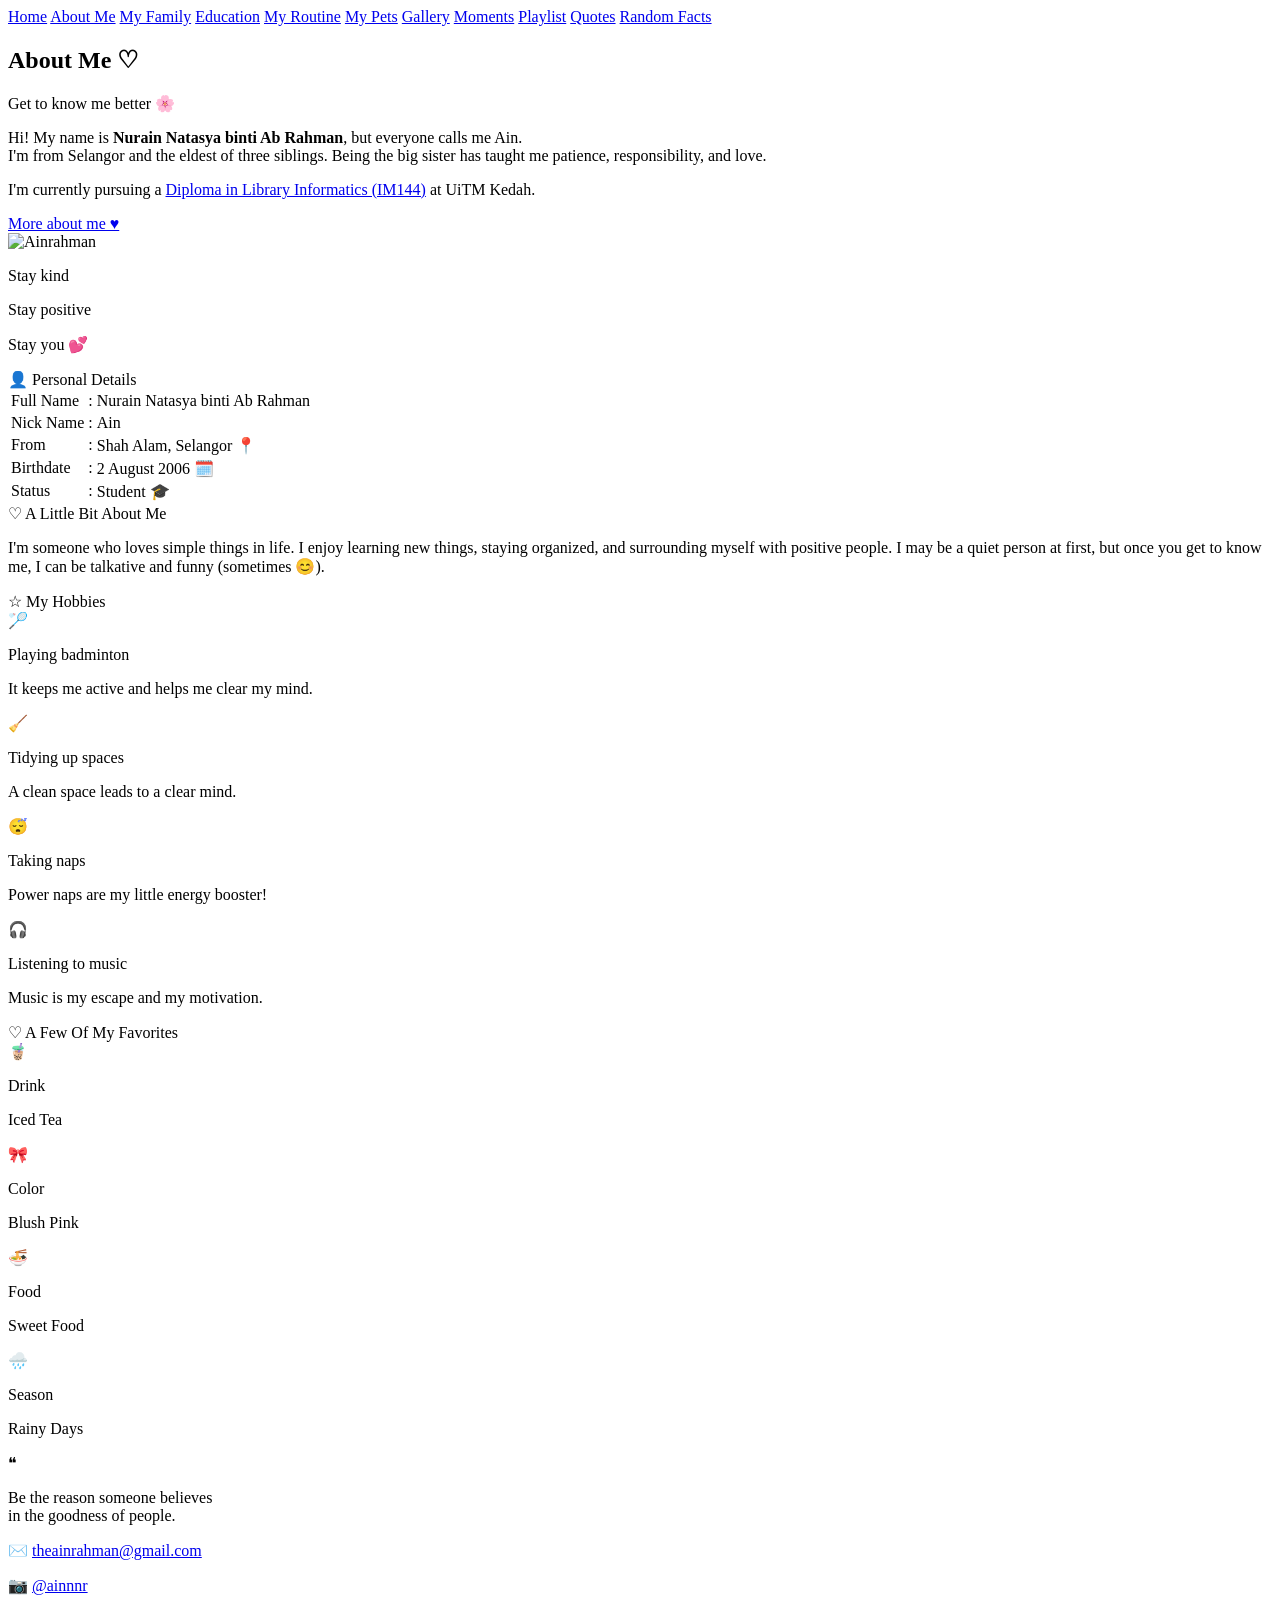
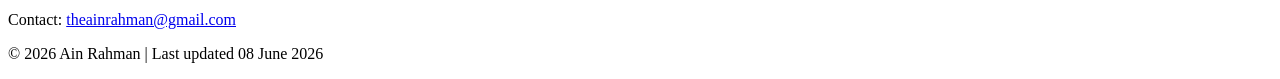
==== aboutme.html @ e16bf3ae "theainrahman" ====
<!DOCTYPE html>
<html>
<head>
  <title>About Me - Ainrahman</title>
  <meta charset="UTF-8">
<meta name="viewport" content="width=device-width, initial-scale=1.0">
<meta name="description" content="Learn more about Ain Rahman — hobbies, personality, and life journey.">
<meta name="keywords" content="Ain Rahman, about me, hobbies, personality, UiTM Kedah">
<meta name="author" content="Ain Rahman">

  <link rel="stylesheet" href="css/style.css">
  <link rel="stylesheet" href="css/aboutme.css">
</head>
<body>

  <!-- Navbar -->
  <div class="navbar">
    <a href="index.html">Home</a>
    <a href="aboutme.html" class="active">About Me</a>
    <a href="family.html">My Family</a>
    <a href="education.html">Education</a>
    <a href="myroutine.html">My Routine</a>
    <a href="mypets.html">My Pets</a>
    <a href="gallery.html">Gallery</a>
    <a href="moments.html">Moments</a>
    <a href="playlist.html">Playlist</a>
    <a href="quotes.html">Quotes</a>
    <a href="randomfacts.html">Random Facts</a>
  </div>

  <!-- HERO SECTION -->
  <section class="am-hero">
    <div class="am-hero-left">
      <h1 class="am-title">About Me <span>♡</span></h1>
      <p class="am-subtitle">Get to know me better 🌸</p>
      <p class="am-intro">Hi! My name is <strong>Nurain Natasya binti Ab Rahman</strong>, but everyone calls me Ain.<br>
      I'm from Selangor and the eldest of three siblings. Being the big sister has taught me patience, responsibility, and love.</p>
      <p class="am-intro">I'm currently pursuing a <a class="am-highlight" href="education.html">Diploma in Library Informatics (IM144)</a> at UiTM Kedah.</p>
      <a href="#details" class="am-btn">More about me ♥</a>
    </div>
    <div class="am-hero-right">
      <div class="am-polaroid">
        <img src="images/aboutme.png" alt="Ainrahman">
        <div class="am-sticky">
          <p>Stay kind</p>
          <p>Stay positive</p>
          <p>Stay you 💕</p>
        </div>
      </div>
    </div>
  </section>

  <!-- DETAILS SECTION -->
  <section class="am-details" id="details">
    <div class="am-card">
      <div class="am-card-title"><span>👤</span> Personal Details</div>
      <table class="am-table">
        <tr><td>Full Name</td><td>:</td><td>Nurain Natasya binti Ab Rahman</td></tr>
        <tr><td>Nick Name</td><td>:</td><td>Ain</td></tr>
        <tr><td>From</td><td>:</td><td>Shah Alam, Selangor 📍</td></tr>
        <tr><td>Birthdate</td><td>:</td><td>2 August 2006 🗓️</td></tr>
        <tr><td>Status</td><td>:</td><td>Student 🎓</td></tr>
      </table>
    </div>
    <div class="am-card am-card-pink">
      <div class="am-card-title"><span>♡</span> A Little Bit About Me</div>
      <p>I'm someone who loves simple things in life. I enjoy learning new things, staying organized, and surrounding myself with positive people. I may be a quiet person at first, but once you get to know me, I can be talkative and funny (sometimes 😊).</p>
    </div>
  </section>

  <!-- HOBBIES & FAVORITES -->
  <section class="am-details">
    <div class="am-card" id="hobbies">
      <div class="am-card-title"><span>☆</span> My Hobbies</div>
      <div class="am-hobbies-grid">
        <div class="am-hobby">
          <div class="am-hobby-icon">🏸</div>
          <div>
            <p class="am-hobby-name">Playing badminton</p>
            <p class="am-hobby-desc">It keeps me active and helps me clear my mind.</p>
          </div>
        </div>
        <div class="am-hobby">
          <div class="am-hobby-icon">🧹</div>
          <div>
            <p class="am-hobby-name">Tidying up spaces</p>
            <p class="am-hobby-desc">A clean space leads to a clear mind.</p>
          </div>
        </div>
        <div class="am-hobby">
          <div class="am-hobby-icon">😴</div>
          <div>
            <p class="am-hobby-name">Taking naps</p>
            <p class="am-hobby-desc">Power naps are my little energy booster!</p>
          </div>
        </div>
        <div class="am-hobby">
          <div class="am-hobby-icon">🎧</div>
          <div>
            <p class="am-hobby-name">Listening to music</p>
            <p class="am-hobby-desc">Music is my escape and my motivation.</p>
          </div>
        </div>
      </div>
    </div>
    <div class="am-card am-card-pink">
      <div class="am-card-title"><span>♡</span> A Few Of My Favorites</div>
      <div class="am-favs-grid">
        <div class="am-fav">
          <span class="am-fav-icon">🧋</span>
          <div><p class="am-fav-label">Drink</p><p class="am-fav-val">Iced Tea</p></div>
        </div>
        <div class="am-fav">
          <span class="am-fav-icon">🎀</span>
          <div><p class="am-fav-label">Color</p><p class="am-fav-val">Blush Pink</p></div>
        </div>
        <div class="am-fav">
          <span class="am-fav-icon">🍜</span>
          <div><p class="am-fav-label">Food</p><p class="am-fav-val">Sweet Food</p></div>
        </div>
        <div class="am-fav">
          <span class="am-fav-icon">🌧️</span>
          <div><p class="am-fav-label">Season</p><p class="am-fav-val">Rainy Days</p></div>
        </div>
      </div>
    </div>
  </section>

  <!-- CONTACT SECTION -->
  <section class="am-quote-section" id="contact">
    <div class="am-quote-text">
      <span class="am-quote-mark">❝</span>
      <p>Be the reason someone believes<br>in the goodness of people.</p>
    </div>
    <div class="am-contact-links">
      <p>✉️ <a href="mailto:theainrahman@gmail.com">theainrahman@gmail.com</a></p>
      <p>📷 <a href="https://instagram.com/ainnnr" target="_blank">@ainnnr</a></p>
    </div>
  </section>

  <script src="js/music.js"></script>
  <script src="js/cursor.js"></script>
  <script>
    const colors = ['#ffb3d9','#ffd6ec','#ff85c0','#fff0f6','#ffcce7','#f9a8d4'];
    const shapes = ['✦','✧','⋆','✿','·','★','❀'];
    document.addEventListener('mousemove', (e) => {
      if (Math.random() > 0.4) return;
      const spark = document.createElement('span');
      spark.className = 'cursor-spark';
      spark.textContent = shapes[Math.floor(Math.random() * shapes.length)];
      spark.style.cssText = `left:${e.clientX}px;top:${e.clientY}px;color:${colors[Math.floor(Math.random() * colors.length)]};font-size:${10 + Math.random() * 14}px;`;
      document.body.appendChild(spark);
      setTimeout(() => spark.remove(), 900);
    });
  </script>

<!-- Footer -->
<footer>
  <p>Contact: <a href="mailto:theainrahman@gmail.com">theainrahman@gmail.com</a></p>
  <p>© 2026 Ain Rahman | Last updated 08 June 2026</p>
</footer>

</body>
</html>
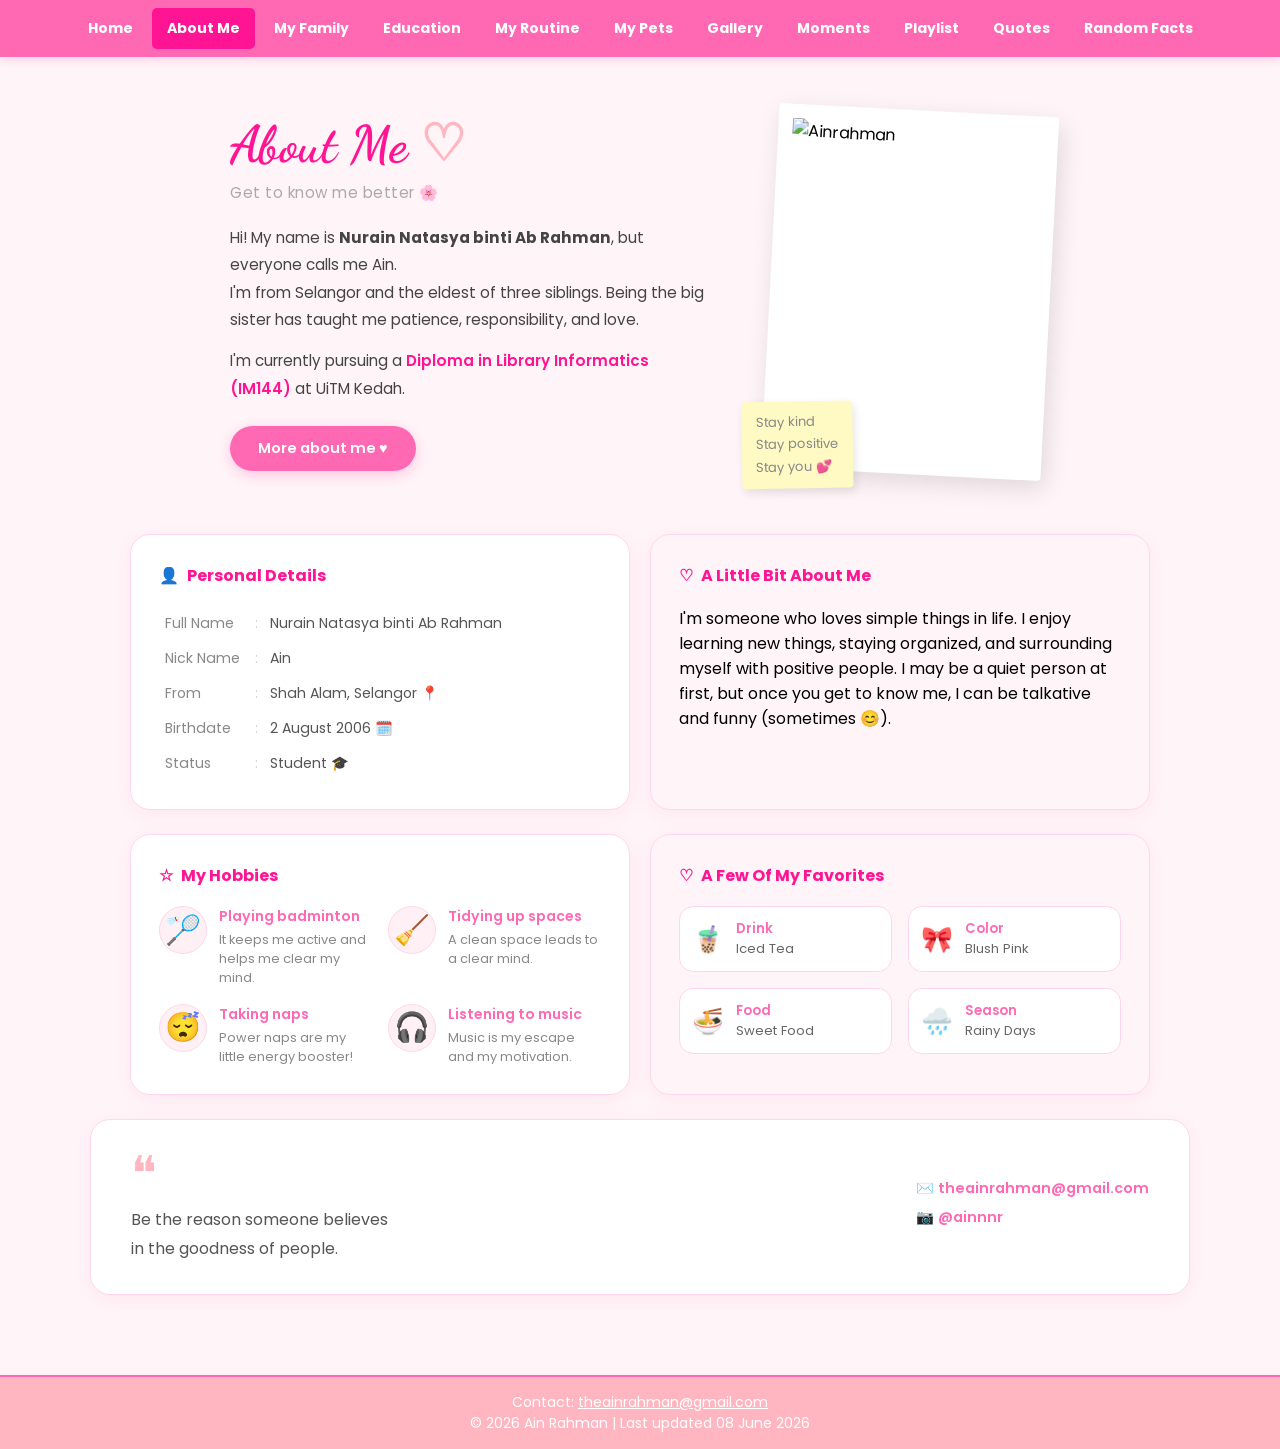
==== commit 16b84793: "Update aboutme.html" ====
--- a/aboutme.html
+++ b/aboutme.html
@@ -40,7 +40,7 @@
     </div>
     <div class="am-hero-right">
       <div class="am-polaroid">
-        <img src="images/aboutme.png" alt="Ainrahman">
+        <img src="aboutme.png" alt="Ainrahman">
         <div class="am-sticky">
           <p>Stay kind</p>
           <p>Stay positive</p>
@@ -161,4 +161,4 @@
 </footer>
 
 </body>
-</html>+</html>
--- a/css/style.css
+++ b/css/style.css
@@ -0,0 +1,634 @@
+
+/* Navigation bar */
+.navbar {
+  background-color: #ffb6c1;
+  overflow: hidden;
+  text-align: center;
+  position: fixed;
+  top: 0;
+  width: 100%;
+  z-index: 1000;
+}
+
+.navbar a {
+  display: inline-block;
+  color: white;
+  padding: 12px 18px;
+  text-decoration: none;
+  font-weight: bold;
+  transition: 0.3s;
+}
+
+.navbar a:hover {
+  background-color: #ff69b4;
+  color: #fff;
+  border-radius: 5px;
+}
+
+/* Preloader */
+#preloader {
+  position: fixed;
+  top: 0; left: 0;
+  width: 100%; height: 100%;
+  background: #ffe4ec; /* soft pink background */
+  display: flex;
+  flex-direction: column;
+  justify-content: center;
+  align-items: center;
+  z-index: 9999;
+}
+
+#preloader .logo {
+  width: 300px;
+  margin-bottom: 150px;
+  animation: fadeLogo 2s infinite alternate;
+}
+
+.bubbles {
+  display: flex;
+  gap: 10px;
+}
+
+.bubbles span {
+  width: 15px; height: 15px;
+  background: #ff69b4;
+  border-radius: 50%;
+  animation: bubbleMove 1.5s infinite ease-in-out;
+}
+
+.bubbles span:nth-child(2) { animation-delay: 0.2s; }
+.bubbles span:nth-child(3) { animation-delay: 0.4s; }
+.bubbles span:nth-child(4) { animation-delay: 0.6s; }
+.bubbles span:nth-child(5) { animation-delay: 0.8s; }
+
+@keyframes bubbleMove {
+  0% { transform: translateY(0); opacity: 0.6; }
+  50% { transform: translateY(-15px); opacity: 1; }
+  100% { transform: translateY(0); opacity: 0.6; }
+}
+
+@keyframes fadeLogo {
+  from { opacity: 0.6; transform: scale(0.95); }
+  to { opacity: 1; transform: scale(1.05); }
+}
+
+
+body {
+  margin: 0;
+  font-family: 'Poppins', sans-serif;
+  background-image: url("../images/homebackground.png");
+  background-size: cover;
+  background-position: center;
+  background-attachment: fixed;
+}
+
+.title {
+  text-align: center;
+  font-size: 45px;
+  color: #ff69b4;
+  font-weight: 700;
+  margin-top: 120px; 
+  text-shadow: 2px 2px 5px rgba(255, 182, 193, 0.8);
+  animation: moveText 3s infinite alternate;
+}
+}
+
+@keyframes moveText {
+  from { letter-spacing: 2px; color: #ff69b4; }
+  to { letter-spacing: 8px; color: #ff1493; }
+}
+
+.banner {
+  display: block;
+  margin: 40px auto;
+  width: 100%;        
+  max-height: 300px;  
+  object-fit: cover;  
+  border-radius: 0;   
+  box-shadow: 0 0 25px rgba(255,105,180,0.6);
+}
+
+.intro {
+  text-align: center;
+  margin: 40px auto;
+  font-size: 20px;
+  color: #ff69b4;
+  font-weight: bold;
+  overflow: hidden; 
+}
+
+.intro p {
+  display: inline-block;
+  white-space: nowrap;
+  animation: slideText 15s linear infinite;
+}
+
+/* animation */
+@keyframes slideText {
+  0% { transform: translateX(-100%); }
+  100% { transform: translateX(100%); }
+}
+
+/* Quick Links / Highlights */
+.highlights {
+  display: flex;
+  justify-content: center;
+  gap: 20px;
+  margin: 40px auto;
+}
+
+.card {
+  background-color: #ffe4ec;
+  padding: 20px;
+  border-radius: 12px;
+  box-shadow: 0 0 10px rgba(255,105,180,0.4);
+  transition: transform 0.3s, background-color 0.3s;
+}
+
+.card a {
+  text-decoration: none;
+  color: #ff1493;
+  font-weight: bold;
+  font-size: 16px;
+}
+
+.card:hover {
+  transform: scale(1.05);
+  background-color: #ffb6c1;
+}
+
+/* Footer */
+footer {
+  background-color: #ffb6c1;
+  color: white;
+  text-align: center;
+  padding: 15px;
+  margin-top: 40px;
+  font-size: 14px;
+  border-top: 2px solid #ff69b4;
+}
+
+footer a {
+  color: #fff;
+  text-decoration: underline;
+}
+
+.family-body {
+  background-image: url("../images/familybackground.png");
+  background-size: cover;
+  background-position: center;
+  background-attachment: fixed;
+}
+
+.family-title {
+  text-align: center;
+  color: #ff1493;
+  font-size: 40px;
+  margin-top: 100px;
+  text-shadow: 2px 2px 8px rgba(255,105,180,0.5);
+  animation: fadeInSmooth 1.5s ease-in-out forwards;
+}
+
+.family-story {
+  max-width: 800px;
+  margin: 30px auto;
+  background: rgba(255, 182, 193, 0.25);
+  padding: 25px;
+  border-radius: 15px;
+  box-shadow: 0 0 15px rgba(255,105,180,0.3);
+  font-size: 18px;
+  color: #444;
+  line-height: 1.8;
+  text-align: center;
+  animation: fadeInSmooth 1.5s ease-in-out forwards;
+}
+
+.family-gallery {
+  max-width: 900px;
+  margin: 40px auto;
+}
+
+.family-grid {
+  display: grid;
+  grid-template-columns: repeat(2, 1fr);
+  gap: 20px;
+}
+
+.family-img {
+  width: 100%;
+  border-radius: 15px;
+  box-shadow: 0 0 15px rgba(255,105,180,0.4);
+  transition: transform 0.4s, box-shadow 0.4s;
+  opacity: 0;
+  animation: fadeInSmooth 1.5s ease-in-out forwards;
+  cursor: pointer;
+}
+
+.family-img:hover {
+  transform: scale(1.05);
+  box-shadow: 0 0 25px rgba(255,105,180,0.6);
+}
+
+.modal {
+  display: none;
+  position: fixed;
+  z-index: 2000;
+  left: 0; top: 0;
+  width: 100%; height: 100%;
+  background-color: rgba(0,0,0,0.8);
+  overflow-y: auto; 
+  padding-top: 60px;
+
+}
+
+/* Modal image */
+.modal-content {
+  margin: auto;
+  display: block;
+  max-width: 90%;
+  max-height: 80vh;
+  border-radius: 15px;
+  box-shadow: 0 0 25px rgba(255,105,180,0.7);
+  animation: zoomIn 0.5s ease;
+}
+
+/* Caption */
+#caption {
+  margin: 15px auto;
+  text-align: center;
+  color: #fff;
+  font-size: 18px;
+  font-style: italic;
+  text-shadow: 0 0 8px rgba(255,105,180,0.7);
+  max-width: 80%;
+}
+
+/* Close button */
+.close {
+  position: absolute;
+  top: 20px; right: 35px;
+  color: #fff;
+  font-size: 40px;
+  font-weight: bold;
+  cursor: pointer;
+}
+
+/* Animations */
+@keyframes fadeInSmooth {
+  from { opacity: 0; transform: scale(0.95); }
+  to { opacity: 1; transform: scale(1); }
+}
+
+@keyframes zoomIn {
+  from { transform: scale(0.7); opacity: 0; }
+  to { transform: scale(1); opacity: 1; }
+}
+
+.routine-body {
+  background-color: #ffeef8;
+  background-image: url("../images/routinebackground.png");
+  background-size: cover;
+  background-position: center;
+  background-attachment: fixed;
+}
+
+.routine-title {
+  text-align: center;
+  color: #ff1493;
+  font-size: 45px;
+  margin-top: 100px;
+  text-shadow: 2px 2px 8px rgba(255,105,180,0.5);
+  animation: fadeInSmooth 1.5s ease-in-out forwards;
+}
+
+.routine-section {
+  max-width: 800px;
+  margin: 40px auto;
+}
+
+.routine-table {
+  width: 100%;
+  border-collapse: collapse;
+  background: rgba(255, 182, 193, 0.25);
+  box-shadow: 0 0 15px rgba(255,105,180,0.3);
+  border-radius: 15px;
+  overflow: hidden;
+}
+
+.routine-table th {
+  background-color: #ffb6c1;
+  color: white;
+  font-size: 18px;
+  padding: 12px;
+}
+
+.routine-table td {
+  padding: 12px;
+  text-align: center;
+  color: #444;
+  font-size: 17px;
+  border-top: 1px solid #ff69b4;
+}
+
+.routine-table tr:hover {
+  background-color: rgba(255,182,193,0.4);
+  transition: 0.3s;
+}
+
+@keyframes fadeInSmooth {
+  from { opacity: 0; transform: scale(0.95); }
+  to { opacity: 1; transform: scale(1); }
+}
+
+/* Navbar */
+.navbar {
+  background-color: #ff69b4;
+  overflow: hidden;
+  text-align: center;
+  padding: 10px 0;
+}
+
+.navbar a {
+  color: white;
+  text-decoration: none;
+  padding: 14px 20px;
+  font-family: 'Poppins', sans-serif;
+  font-weight: bold;
+  transition: background-color 0.3s;
+}
+
+.navbar a:hover {
+  background-color: #ff1493;
+  border-radius: 5px;
+}
+
+/* General My Pet Page */
+.mypet {
+  text-align: center;
+  padding: 40px;
+}
+
+.mypets h2 {
+  color: #ff69b4;
+  font-family: 'Poppins', sans-serif;
+  margin-bottom: 30px;
+  font-size: 28px;
+  text-shadow: 1px 1px 3px rgba(255,105,180,0.4);
+}
+
+/* Section styling */
+.pet-section {
+  margin-bottom: 50px;
+  padding: 20px;
+  border-radius: 15px;
+}
+
+.pet-section h3 {
+  margin-bottom: 20px;
+  font-size: 22px;
+  font-weight: bold;
+  font-family: 'Poppins', sans-serif;
+}
+
+/* Cats section - pastel pink */
+.cats {
+  background-color: #ffe4ec;
+  box-shadow: 0 0 15px rgba(255,105,180,0.3);
+}
+
+/* Turtles section - pastel green */
+.turtles {
+  background-color: #e0ffe4;
+  box-shadow: 0 0 15px rgba(0,200,100,0.3);
+}
+
+/* Gallery layout */
+.pet-gallery {
+  display: flex;
+  flex-wrap: wrap;
+  justify-content: center;
+  gap: 20px;
+}
+
+.pet-gallery figure {
+  display: flex;
+  flex-direction: column;
+  align-items: center;
+  gap: 8px;
+}
+
+.pet-gallery img, .pet-gallery video {
+  width: 250px;
+  height: 250px;
+  object-fit: cover;
+  border-radius: 15px;
+  box-shadow: 0 0 10px rgba(0,0,0,0.2);
+  transition: transform 0.3s, box-shadow 0.3s;
+}
+
+.pet-gallery img:hover, .pet-gallery video:hover {
+  transform: scale(1.05);
+  box-shadow: 0 0 15px rgba(255,105,180,0.5);
+}
+
+.pet-gallery figcaption {
+  font-size: 14px;
+  color: #555;
+  font-family: 'Poppins', sans-serif;
+  background-color: rgba(255,255,255,0.7);
+  padding: 5px 10px;
+  border-radius: 10px;
+  box-shadow: 0 0 5px rgba(0,0,0,0.1);
+}
+
+/* Video section - separate box */
+.video-box {
+  background-color: #fffbe4; /* pastel yellow */
+  box-shadow: 0 0 15px rgba(200,200,0,0.3);
+  margin: 50px auto;
+  padding: 30px;
+  border-radius: 15px;
+  width: 80%;
+}
+
+.video-box h3 {
+  color: #ff69b4;
+  font-family: 'Poppins', sans-serif;
+  margin-bottom: 20px;
+}
+
+.video-container {
+  display: flex;
+  flex-direction: column;
+  align-items: center;
+  gap: 12px;
+}
+
+.video-container video {
+  width: 650px; /* bigger video */
+  max-width: 100%;
+  border-radius: 15px;
+  box-shadow: 0 0 15px rgba(0,0,0,0.3);
+  transition: transform 0.3s;
+}
+
+
+.video-container video:hover {
+  transform: scale(1.05);
+}
+
+.video-caption {
+  font-size: 16px;
+  font-family: 'Poppins', sans-serif;
+  color: #444;
+  background-color: rgba(255,255,255,0.8);
+  padding: 6px 12px;
+  border-radius: 10px;
+  box-shadow: 0 0 5px rgba(0,0,0,0.1);
+}
+
+/* Navbar */
+.navbar {
+  background-color: #ff69b4;
+  overflow: hidden;
+  text-align: center;
+  padding: 10px 0;
+}
+
+.navbar a {
+  color: white;
+  text-decoration: none;
+  padding: 14px 20px;
+  font-family: 'Poppins', sans-serif;
+  font-weight: bold;
+  transition: background-color 0.3s;
+}
+
+.navbar a:hover {
+  background-color: #ff1493;
+  border-radius: 5px;
+}
+
+/* Gallery Section */
+.gallery {
+  text-align: center;
+  padding: 40px;
+  background-color: #ffeef8; /* pastel pink */
+  border-radius: 20px;
+  box-shadow: 0 0 20px rgba(255,105,180,0.3);
+  margin: 40px auto;
+  width: 85%;
+  animation: fadeInUp 1s ease-out; /* fade-in animation */
+}
+
+.gallery h2 {
+  color: #ff69b4;
+  font-family: 'Poppins', sans-serif;
+  font-size: 30px;
+  margin-bottom: 30px;
+  text-shadow: 1px 1px 3px rgba(255,105,180,0.4);
+}
+
+/* Masonry-style grid */
+.gallery-grid {
+  column-count: 3;
+  column-gap: 20px;
+}
+
+.gallery-grid figure {
+  position: relative;
+  margin: 0 0 20px;
+  break-inside: avoid;
+  opacity: 0; /* start hidden */
+  animation: fadeInUp 0.8s ease-out forwards;
+}
+
+/* Staggered animation delays */
+.gallery-grid figure:nth-child(1) { animation-delay: 0.1s; }
+.gallery-grid figure:nth-child(2) { animation-delay: 0.2s; }
+.gallery-grid figure:nth-child(3) { animation-delay: 0.3s; }
+.gallery-grid figure:nth-child(4) { animation-delay: 0.4s; }
+.gallery-grid figure:nth-child(5) { animation-delay: 0.5s; }
+.gallery-grid figure:nth-child(6) { animation-delay: 0.6s; }
+.gallery-grid figure:nth-child(7) { animation-delay: 0.7s; }
+.gallery-grid figure:nth-child(8) { animation-delay: 0.8s; }
+.gallery-grid figure:nth-child(9) { animation-delay: 0.9s; }
+.gallery-grid figure:nth-child(10) { animation-delay: 1s; }
+/* continue delays if more photos */
+
+/* Image styling */
+.gallery-grid img {
+  width: 100%;
+  border-radius: 15px;
+  box-shadow: 0 0 10px rgba(0,0,0,0.2);
+  transition: transform 0.3s, box-shadow 0.3s;
+  display: block;
+}
+
+.gallery-grid img:hover {
+  transform: scale(1.05);
+  box-shadow: 0 0 20px rgba(255,105,180,0.5);
+}
+
+/* Hover captions */
+.gallery-grid figcaption {
+  position: absolute;
+  bottom: 15px;
+  left: 15px;
+  right: 15px;
+  background: rgba(255,255,255,0.8);
+  color: #444;
+  font-family: 'Poppins', sans-serif;
+  font-size: 14px;
+  padding: 6px 10px;
+  border-radius: 10px;
+  opacity: 0;
+  transition: opacity 0.3s, transform 0.3s;
+  text-align: center;
+  transform: translateY(10px);
+}
+
+/* Slide-up effect on hover */
+.gallery-grid figure:hover figcaption {
+  opacity: 1;
+  transform: translateY(0);
+}
+
+/* Fade-in animation keyframes */
+@keyframes fadeInUp {
+  from {
+    opacity: 0;
+    transform: translateY(30px);
+  }
+  to {
+    opacity: 1;
+    transform: translateY(0);
+  }
+}
+
+/* Responsive layout */
+@media (max-width: 900px) {
+  .gallery-grid {
+    column-count: 2;
+  }
+}
+
+@media (max-width: 600px) {
+  .gallery-grid {
+    column-count: 1;
+ }
+} 
+
+/* ── Sparkling Cursor ── */
+.cursor-spark {
+  position: fixed;
+  pointer-events: none;
+  z-index: 9999;
+  animation: sparkFade 0.9s ease forwards;
+  user-select: none;
+}
+
+@keyframes sparkFade {
+  0%   { opacity: 1; transform: translate(-50%, -50%) scale(1); }
+  100% { opacity: 0; transform: translate(-50%, -50%) scale(0) translateY(-20px); }
+}
--- a/css/aboutme.css
+++ b/css/aboutme.css
@@ -0,0 +1,372 @@
+
+
+@import url('https://fonts.googleapis.com/css2?family=Poppins:wght@400;600;700&family=Dancing+Script:wght@700&display=swap');
+
+* { box-sizing: border-box; margin: 0; padding: 0; }
+
+body {
+  font-family: 'Poppins', sans-serif;
+  background: #fff5f8;
+  min-height: 100vh;
+}
+
+/* ── Navbar ── */
+.navbar {
+  background-color: #ff69b4;
+  overflow: visible;
+  text-align: center;
+  position: fixed;
+  top: 0;
+  width: 100%;
+  z-index: 1000;
+  box-shadow: 0 2px 10px rgba(255,105,180,0.3);
+  padding: 8px 0;
+}
+
+.navbar a {
+  display: inline-block;
+  color: white;
+  padding: 10px 15px;
+  text-decoration: none;
+  font-weight: bold;
+  font-size: 0.88rem;
+  transition: 0.3s;
+}
+
+.navbar a:hover, .navbar a.active {
+  background-color: #ff1493;
+  border-radius: 5px;
+}
+
+/* ── HERO ── */
+.am-hero {
+  display: flex;
+  align-items: center;
+  justify-content: center;
+  gap: 60px;
+  max-width: 1100px;
+  margin: 0 auto;
+  padding: 110px 40px 60px;
+}
+
+.am-hero-left {
+  flex: 1;
+  max-width: 480px;
+}
+
+.am-title {
+  font-family: 'Dancing Script', cursive;
+  font-size: 3.2rem;
+  color: #ff1493;
+  margin-bottom: 6px;
+}
+
+.am-title span { color: #ffb6c1; }
+
+.am-subtitle {
+  color: #aaa;
+  font-size: 0.95rem;
+  margin-bottom: 20px;
+  letter-spacing: 0.5px;
+}
+
+.am-intro {
+  color: #444;
+  font-size: 0.95rem;
+  line-height: 1.8;
+  margin-bottom: 14px;
+}
+
+.am-highlight {
+  color: #ff1493;
+  font-weight: 600;
+  text-decoration: none;
+}
+
+.am-highlight:hover { text-decoration: underline; }
+
+.am-btn {
+  display: inline-block;
+  margin-top: 10px;
+  background: #ff69b4;
+  color: white;
+  padding: 12px 28px;
+  border-radius: 30px;
+  text-decoration: none;
+  font-weight: 600;
+  font-size: 0.9rem;
+  transition: background 0.3s, transform 0.2s;
+  box-shadow: 0 4px 14px rgba(255,105,180,0.35);
+}
+
+.am-btn:hover {
+  background: #ff1493;
+  transform: scale(1.04);
+}
+
+/* Polaroid */
+.am-hero-right {
+  flex-shrink: 0;
+  position: relative;
+}
+
+.am-polaroid {
+  background: white;
+  padding: 14px 14px 50px;
+  border-radius: 4px;
+  box-shadow: 4px 8px 24px rgba(0,0,0,0.12);
+  transform: rotate(3deg);
+  transition: transform 0.3s;
+  position: relative;
+  width: 280px;
+}
+
+.am-polaroid:hover { transform: rotate(0deg) scale(1.02); }
+
+.am-polaroid img {
+  width: 100%;
+  height: 300px;
+  object-fit: cover;
+  border-radius: 2px;
+  display: block;
+}
+
+.am-sticky {
+  position: absolute;
+  bottom: -20px;
+  left: -20px;
+  background: #fff9c4;
+  padding: 10px 14px;
+  border-radius: 4px;
+  box-shadow: 2px 4px 10px rgba(0,0,0,0.1);
+  font-size: 0.82rem;
+  color: #888;
+  line-height: 1.7;
+  transform: rotate(-4deg);
+}
+
+/* ── DETAILS GRID ── */
+.am-details {
+  display: grid;
+  grid-template-columns: 1fr 1fr;
+  gap: 20px;
+  max-width: 1100px;
+  margin: 0 auto 24px;
+  padding: 0 40px;
+}
+
+.am-card {
+  background: white;
+  border-radius: 20px;
+  padding: 28px;
+  box-shadow: 0 4px 20px rgba(255,105,180,0.1);
+  border: 1.5px solid #ffd6ec;
+  animation: fadeUp 0.6s ease forwards;
+  opacity: 0;
+}
+
+.am-card:nth-child(1) { animation-delay: 0.1s; }
+.am-card:nth-child(2) { animation-delay: 0.25s; }
+
+@keyframes fadeUp {
+  from { opacity: 0; transform: translateY(20px); }
+  to   { opacity: 1; transform: translateY(0); }
+}
+
+.am-card-pink {
+  background: #fff5f8;
+}
+
+.am-card-title {
+  color: #ff1493;
+  font-weight: 700;
+  font-size: 1rem;
+  margin-bottom: 18px;
+  display: flex;
+  align-items: center;
+  gap: 8px;
+}
+
+/* Table */
+.am-table {
+  width: 100%;
+  border-collapse: collapse;
+  font-size: 0.88rem;
+  color: #555;
+}
+
+.am-table td {
+  padding: 7px 6px;
+  vertical-align: top;
+}
+
+.am-table td:first-child {
+  color: #888;
+  white-space: nowrap;
+  width: 90px;
+}
+
+.am-table td:nth-child(2) {
+  color: #ccc;
+  width: 14px;
+}
+
+/* Hobbies grid */
+.am-hobbies-grid {
+  display: grid;
+  grid-template-columns: 1fr 1fr;
+  gap: 16px;
+}
+
+.am-hobby {
+  display: flex;
+  align-items: flex-start;
+  gap: 12px;
+}
+
+.am-hobby-icon {
+  font-size: 1.8rem;
+  background: #fff0f6;
+  border-radius: 50%;
+  width: 48px;
+  height: 48px;
+  display: flex;
+  align-items: center;
+  justify-content: center;
+  flex-shrink: 0;
+  border: 1.5px solid #ffd6ec;
+}
+
+.am-hobby-name {
+  color: #ff69b4;
+  font-weight: 600;
+  font-size: 0.88rem;
+  margin-bottom: 3px;
+}
+
+.am-hobby-desc {
+  color: #888;
+  font-size: 0.8rem;
+  line-height: 1.5;
+}
+
+/* Favorites grid */
+.am-favs-grid {
+  display: grid;
+  grid-template-columns: 1fr 1fr;
+  gap: 16px;
+}
+
+.am-fav {
+  display: flex;
+  align-items: center;
+  gap: 12px;
+  background: white;
+  border-radius: 14px;
+  padding: 12px;
+  border: 1.5px solid #ffd6ec;
+}
+
+.am-fav-icon {
+  font-size: 1.6rem;
+  flex-shrink: 0;
+}
+
+.am-fav-label {
+  color: #ff69b4;
+  font-weight: 600;
+  font-size: 0.82rem;
+}
+
+.am-fav-val {
+  color: #666;
+  font-size: 0.82rem;
+}
+
+/* ── QUOTE + CONTACT ── */
+.am-quote-section {
+  max-width: 1100px;
+  margin: 0 auto 80px;
+  padding: 30px 40px;
+  display: flex;
+  align-items: center;
+  justify-content: space-between;
+  gap: 40px;
+  background: white;
+  border-radius: 20px;
+  box-shadow: 0 4px 20px rgba(255,105,180,0.1);
+  border: 1.5px solid #ffd6ec;
+}
+
+.am-quote-mark {
+  font-size: 3rem;
+  color: #ffb6c1;
+  display: block;
+  line-height: 1;
+  margin-bottom: 8px;
+}
+
+.am-quote-text p {
+  color: #555;
+  font-size: 1rem;
+  line-height: 1.8;
+}
+
+.am-contact-links p {
+  color: #666;
+  font-size: 0.9rem;
+  margin-bottom: 8px;
+}
+
+.am-contact-links a {
+  color: #ff69b4;
+  font-weight: 600;
+  text-decoration: none;
+}
+
+.am-contact-links a:hover { text-decoration: underline; }
+
+/* ── Cursor Spark ── */
+.cursor-spark {
+  position: fixed;
+  pointer-events: none;
+  z-index: 9999;
+  animation: sparkFade 0.9s ease forwards;
+  user-select: none;
+}
+
+@keyframes sparkFade {
+  0%   { opacity: 1; transform: translate(-50%, -50%) scale(1); }
+  100% { opacity: 0; transform: translate(-50%, -50%) scale(0) translateY(-20px); }
+}
+
+/* ── Responsive ── */
+@media (max-width: 900px) {
+  .am-hero { flex-direction: column; padding-top: 100px; gap: 30px; }
+  .am-details { grid-template-columns: 1fr; }
+  .am-quote-section { flex-direction: column; text-align: center; }
+}
+
+@media (max-width: 600px) {
+  .am-title { font-size: 2.4rem; }
+  .am-hobbies-grid, .am-favs-grid { grid-template-columns: 1fr; }
+  .am-polaroid { width: 220px; }
+  .am-polaroid img { height: 220px; }
+}
+
+/* Footer */
+footer {
+  background-color: #ffb6c1;
+  color: white;
+  text-align: center;
+  padding: 15px;
+  margin-top: 40px;
+  font-size: 14px;
+  border-top: 2px solid #ff69b4;
+
+}
+
+footer a {
+  color: #fff;
+  text-decoration: underline;
+}
